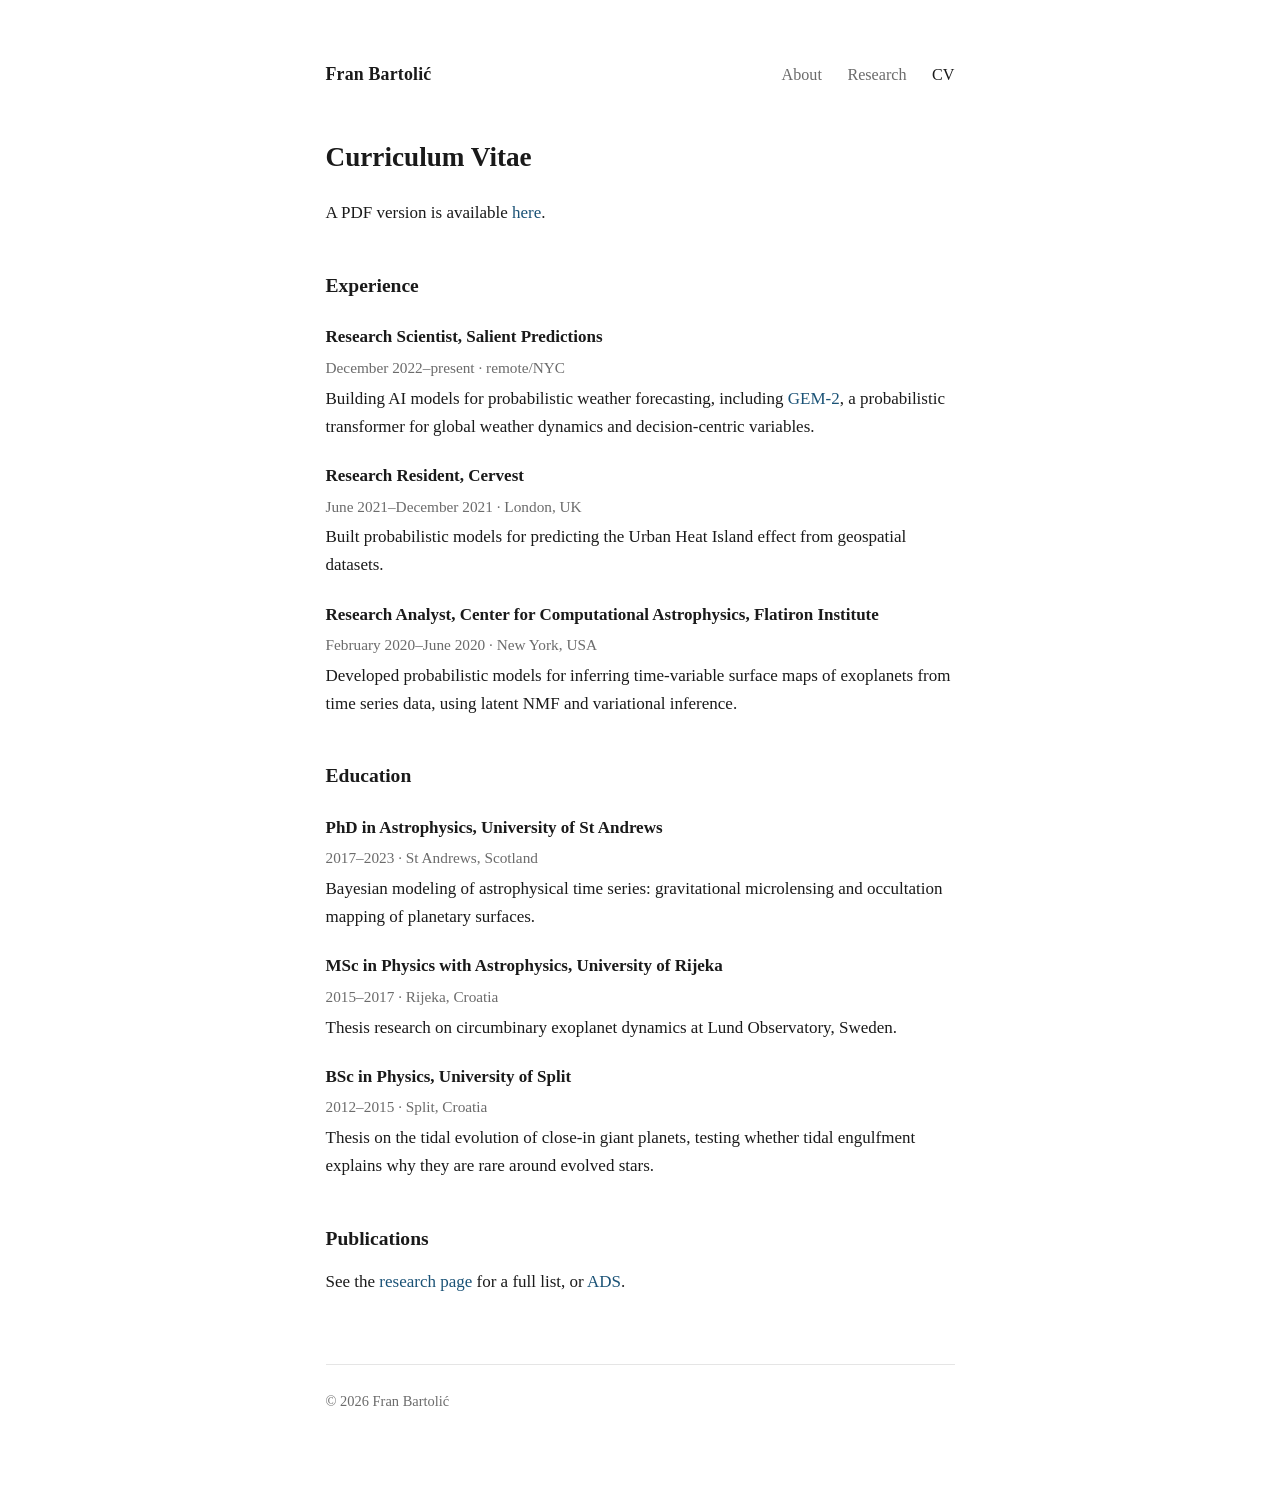
==== cv/index.html @ ae3e8182 "Rebuild personal site as minimal static HTML/CSS Replace the Jekyll academicpages template with a ha" ====
<!DOCTYPE html>
<html lang="en">
<head>
<meta charset="utf-8">
<meta name="viewport" content="width=device-width, initial-scale=1">
<title>CV | Fran Bartolić</title>
<meta name="description" content="Curriculum vitae of Fran Bartolić.">
<link rel="stylesheet" href="../style.css">
</head>
<body>
<header class="site">
  <a class="name" href="../">Fran Bartolić</a>
  <nav>
    <a href="../">About</a>
    <a href="../research/">Research</a>
    <a href="./" aria-current="page">CV</a>
  </nav>
</header>

<main>
<h1>Curriculum Vitae</h1>

<p>A PDF version is available <a href="cv.pdf">here</a>.</p>

<h2>Experience</h2>
<dl class="cv">
  <dt>Research Scientist, Salient Predictions</dt>
  <dd><span class="where">December 2022&ndash;present &middot; remote/NYC</span></dd>
  <dd>Building AI models for probabilistic weather forecasting, including
  <a href="https://arxiv.org/abs/2601.03753">GEM-2</a>, a probabilistic transformer for
  global weather dynamics and decision-centric variables.</dd>

  <dt>Research Resident, Cervest</dt>
  <dd><span class="where">June 2021&ndash;December 2021 &middot; London, UK</span></dd>
  <dd>Built probabilistic models for predicting the Urban Heat Island effect from
  geospatial datasets.</dd>

  <dt>Research Analyst, Center for Computational Astrophysics, Flatiron Institute</dt>
  <dd><span class="where">February 2020&ndash;June 2020 &middot; New York, USA</span></dd>
  <dd>Developed probabilistic models for inferring time-variable surface maps of
  exoplanets from time series data, using latent NMF and variational inference.</dd>
</dl>

<h2>Education</h2>
<dl class="cv">
  <dt>PhD in Astrophysics, University of St Andrews</dt>
  <dd><span class="where">2017&ndash;2023 &middot; St Andrews, Scotland</span></dd>
  <dd>Bayesian modeling of astrophysical time series: gravitational microlensing and
  occultation mapping of planetary surfaces.</dd>

  <dt>MSc in Physics with Astrophysics, University of Rijeka</dt>
  <dd><span class="where">2015&ndash;2017 &middot; Rijeka, Croatia</span></dd>
  <dd>Thesis research on circumbinary exoplanet dynamics at Lund Observatory, Sweden.</dd>

  <dt>BSc in Physics, University of Split</dt>
  <dd><span class="where">2012&ndash;2015 &middot; Split, Croatia</span></dd>
  <dd>Thesis on the tidal evolution of close-in giant planets, testing whether tidal
  engulfment explains why they are rare around evolved stars.</dd>
</dl>

<h2>Publications</h2>
<p>See the <a href="../research/#publications">research page</a> for a full list, or
<a href="https://ui.adsabs.harvard.edu/search/q=author%3A%22Bartoli%C4%87%2C%20F%22">ADS</a>.</p>
</main>

<footer class="site">
  &copy; 2026 Fran Bartolić
</footer>
</body>
</html>
---- style.css ----
:root {
  --bg: #ffffff;
  --text: #1a1a1a;
  --muted: #6b6b6b;
  --link: #1a5276;
  --rule: #e5e5e5;
}

@media (prefers-color-scheme: dark) {
  :root {
    --bg: #16181c;
    --text: #e8e6e3;
    --muted: #9a9a9a;
    --link: #7fb3d5;
    --rule: #2e3238;
  }
}

* {
  box-sizing: border-box;
}

html {
  font-size: 17px;
}

body {
  margin: 0 auto;
  padding: 3.5rem 1.5rem 5rem;
  max-width: 40rem;
  background: var(--bg);
  color: var(--text);
  font-family: Charter, "Bitstream Charter", "Sitka Text", Cambria, Georgia, serif;
  line-height: 1.65;
  -webkit-font-smoothing: antialiased;
}

header.site {
  display: flex;
  align-items: baseline;
  justify-content: space-between;
  flex-wrap: wrap;
  gap: 0.5rem 1.5rem;
  margin-bottom: 3rem;
}

header.site .name {
  font-size: 1.05rem;
  font-weight: 700;
  letter-spacing: 0.01em;
  color: var(--text);
  text-decoration: none;
}

nav a {
  margin-left: 1.25rem;
  color: var(--muted);
  text-decoration: none;
  font-size: 0.95rem;
}

nav a:first-child {
  margin-left: 0;
}

nav a:hover,
nav a[aria-current="page"] {
  color: var(--text);
}

h1 {
  font-size: 1.6rem;
  line-height: 1.25;
  margin: 0 0 1.5rem;
  font-weight: 700;
}

h2 {
  font-size: 1.15rem;
  margin: 2.5rem 0 0.75rem;
  font-weight: 700;
}

p {
  margin: 0 0 1rem;
}

a {
  color: var(--link);
  text-decoration: none;
}

a:hover {
  text-decoration: underline;
}

img.portrait {
  width: 9rem;
  height: 9rem;
  object-fit: cover;
  border-radius: 4px;
  float: right;
  margin: 0.25rem 0 1rem 1.5rem;
}

figure {
  margin: 1.5rem 0;
}

figure img {
  max-width: 100%;
  border-radius: 4px;
}

figcaption {
  font-size: 0.85rem;
  color: var(--muted);
  margin-top: 0.5rem;
}

ul.links {
  list-style: none;
  padding: 0;
  margin: 2rem 0 0;
  display: flex;
  flex-wrap: wrap;
  gap: 0.25rem 1.5rem;
  font-size: 0.95rem;
}

ul.pubs {
  list-style: none;
  padding: 0;
  margin: 0;
}

ul.pubs li {
  margin-bottom: 1.1rem;
  padding-left: 0;
}

ul.pubs .venue {
  color: var(--muted);
  font-size: 0.9rem;
}

dl.cv {
  margin: 0;
}

dl.cv dt {
  font-weight: 700;
  margin-top: 1.25rem;
}

dl.cv dd {
  margin: 0.15rem 0 0;
  color: var(--text);
}

dl.cv dd .where {
  color: var(--muted);
  font-size: 0.9rem;
}

hr {
  border: none;
  border-top: 1px solid var(--rule);
  margin: 2.5rem 0;
}

footer.site {
  margin-top: 4rem;
  padding-top: 1.5rem;
  border-top: 1px solid var(--rule);
  font-size: 0.85rem;
  color: var(--muted);
}

@media (max-width: 480px) {
  img.portrait {
    float: none;
    display: block;
    margin: 0 0 1.5rem;
  }
}
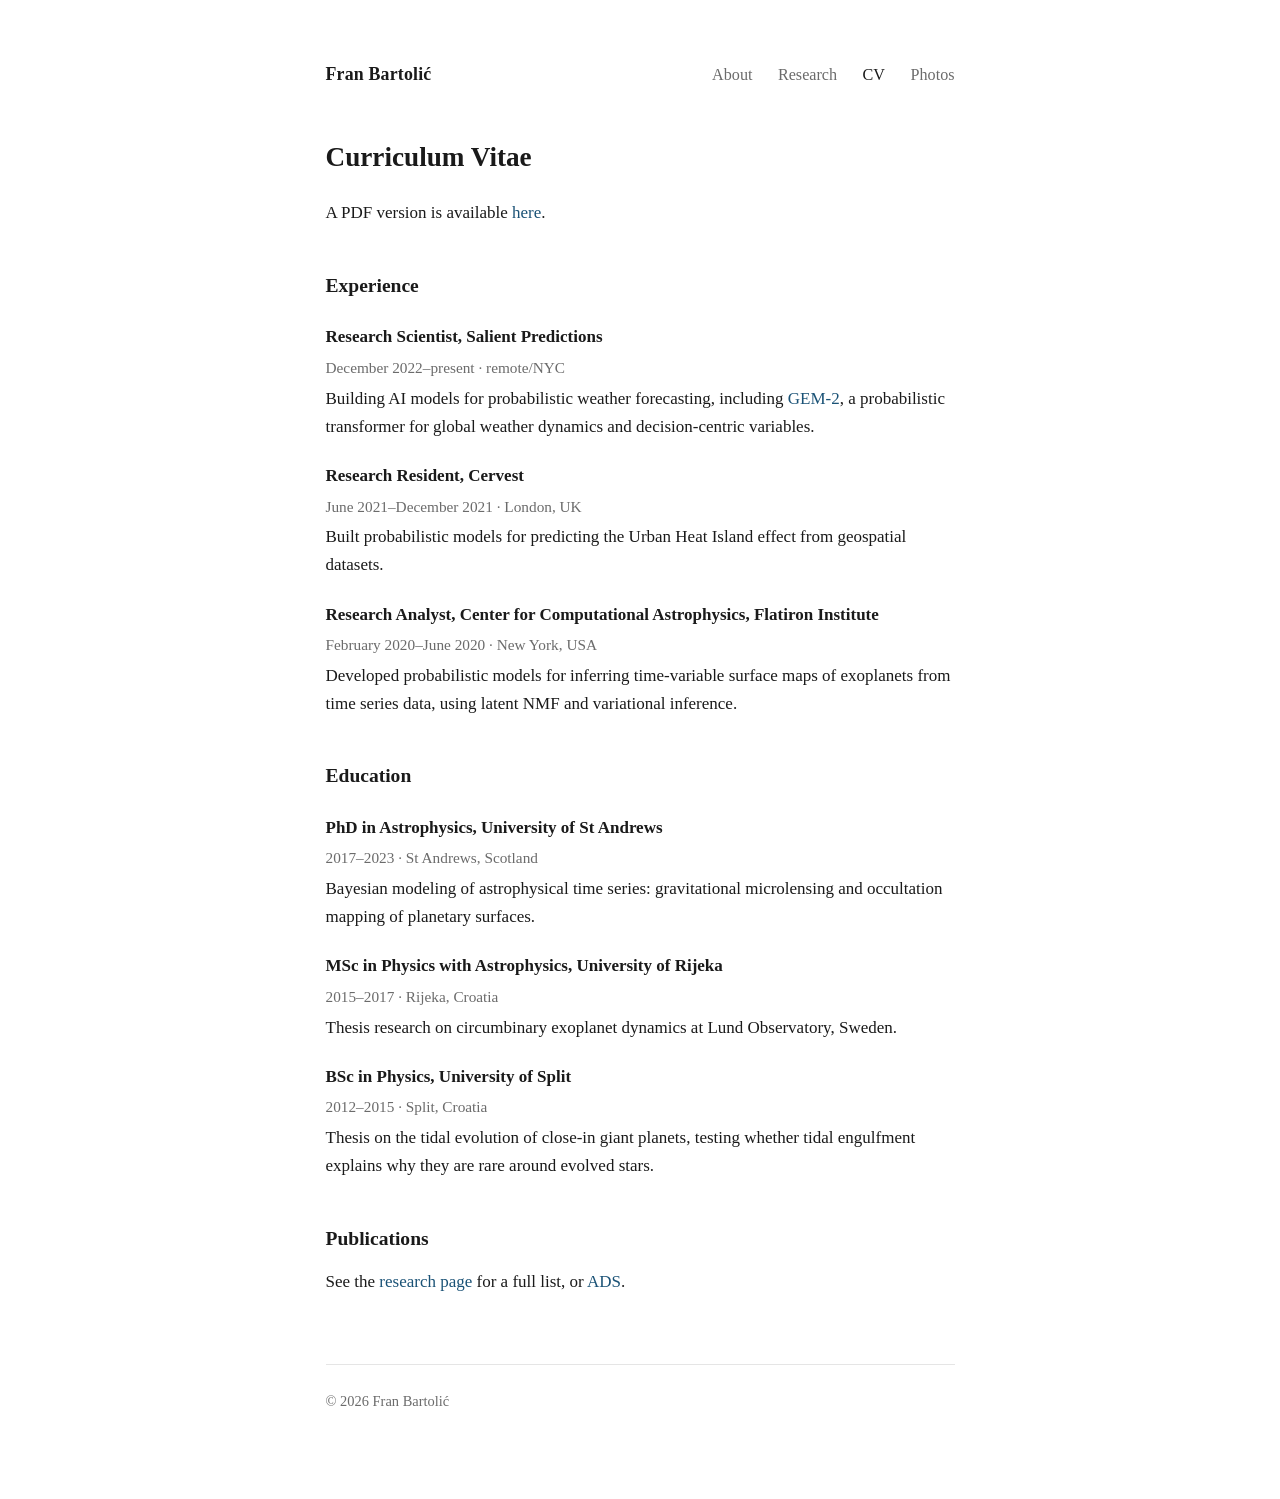
==== commit a3d1380a: "Add Photos gallery Add a Photos page: a masonry grid of 56 photographs with a full-screen lightbox (" ====
--- a/cv/index.html
+++ b/cv/index.html
@@ -14,6 +14,7 @@
     <a href="../">About</a>
     <a href="../research/">Research</a>
     <a href="./" aria-current="page">CV</a>
+    <a href="../photos/">Photos</a>
   </nav>
 </header>
 
--- a/style.css
+++ b/style.css
@@ -184,3 +184,122 @@
     margin: 0 0 1.5rem;
   }
 }
+
+/* Photo gallery */
+.grid {
+  width: min(78rem, calc(100vw - 3rem));
+  position: relative;
+  left: 50%;
+  transform: translateX(-50%);
+  columns: 4 220px;
+  column-gap: 14px;
+}
+
+.grid .shot {
+  display: block;
+  margin: 0 0 14px;
+  break-inside: avoid;
+  line-height: 0;
+}
+
+.grid .shot img {
+  width: 100%;
+  height: auto;
+  display: block;
+  border-radius: 1px;
+  transition: transform 0.2s ease;
+}
+
+.grid .shot:hover img {
+  transform: scale(1.02);
+}
+
+.lightbox {
+  display: none;
+  position: fixed;
+  inset: 0;
+  z-index: 100;
+  background: rgba(0, 0, 0, 0.97);
+  cursor: zoom-out;
+}
+
+.lightbox.on {
+  display: flex;
+  align-items: center;
+  justify-content: center;
+}
+
+.lb-stage {
+  margin: 0;
+  max-width: 92vw;
+  max-height: 92vh;
+  display: flex;
+  flex-direction: column;
+  align-items: center;
+}
+
+.lb-stage img {
+  max-width: 92vw;
+  max-height: 86vh;
+  object-fit: contain;
+  border-radius: 1px;
+  cursor: default;
+}
+
+.lb-stage figcaption {
+  color: #cfcfcf;
+  font-size: 0.85rem;
+  margin-top: 0.75rem;
+  letter-spacing: 0.02em;
+}
+
+.lightbox button {
+  position: absolute;
+  background: none;
+  border: none;
+  color: #fff;
+  opacity: 0.7;
+  cursor: pointer;
+  font-family: inherit;
+  line-height: 1;
+  padding: 0.5rem;
+}
+
+.lightbox button:hover {
+  opacity: 1;
+}
+
+.lb-close {
+  top: 0.5rem;
+  right: 1rem;
+  font-size: 2.5rem;
+}
+
+.lb-prev,
+.lb-next {
+  top: 50%;
+  transform: translateY(-50%);
+  font-size: 3.5rem;
+}
+
+.lb-prev {
+  left: 0.5rem;
+}
+
+.lb-next {
+  right: 0.5rem;
+}
+
+@media (max-width: 600px) {
+  .grid {
+    columns: 2 140px;
+    column-gap: 8px;
+  }
+  .grid .shot {
+    margin-bottom: 8px;
+  }
+  .lb-prev,
+  .lb-next {
+    font-size: 2.5rem;
+  }
+}
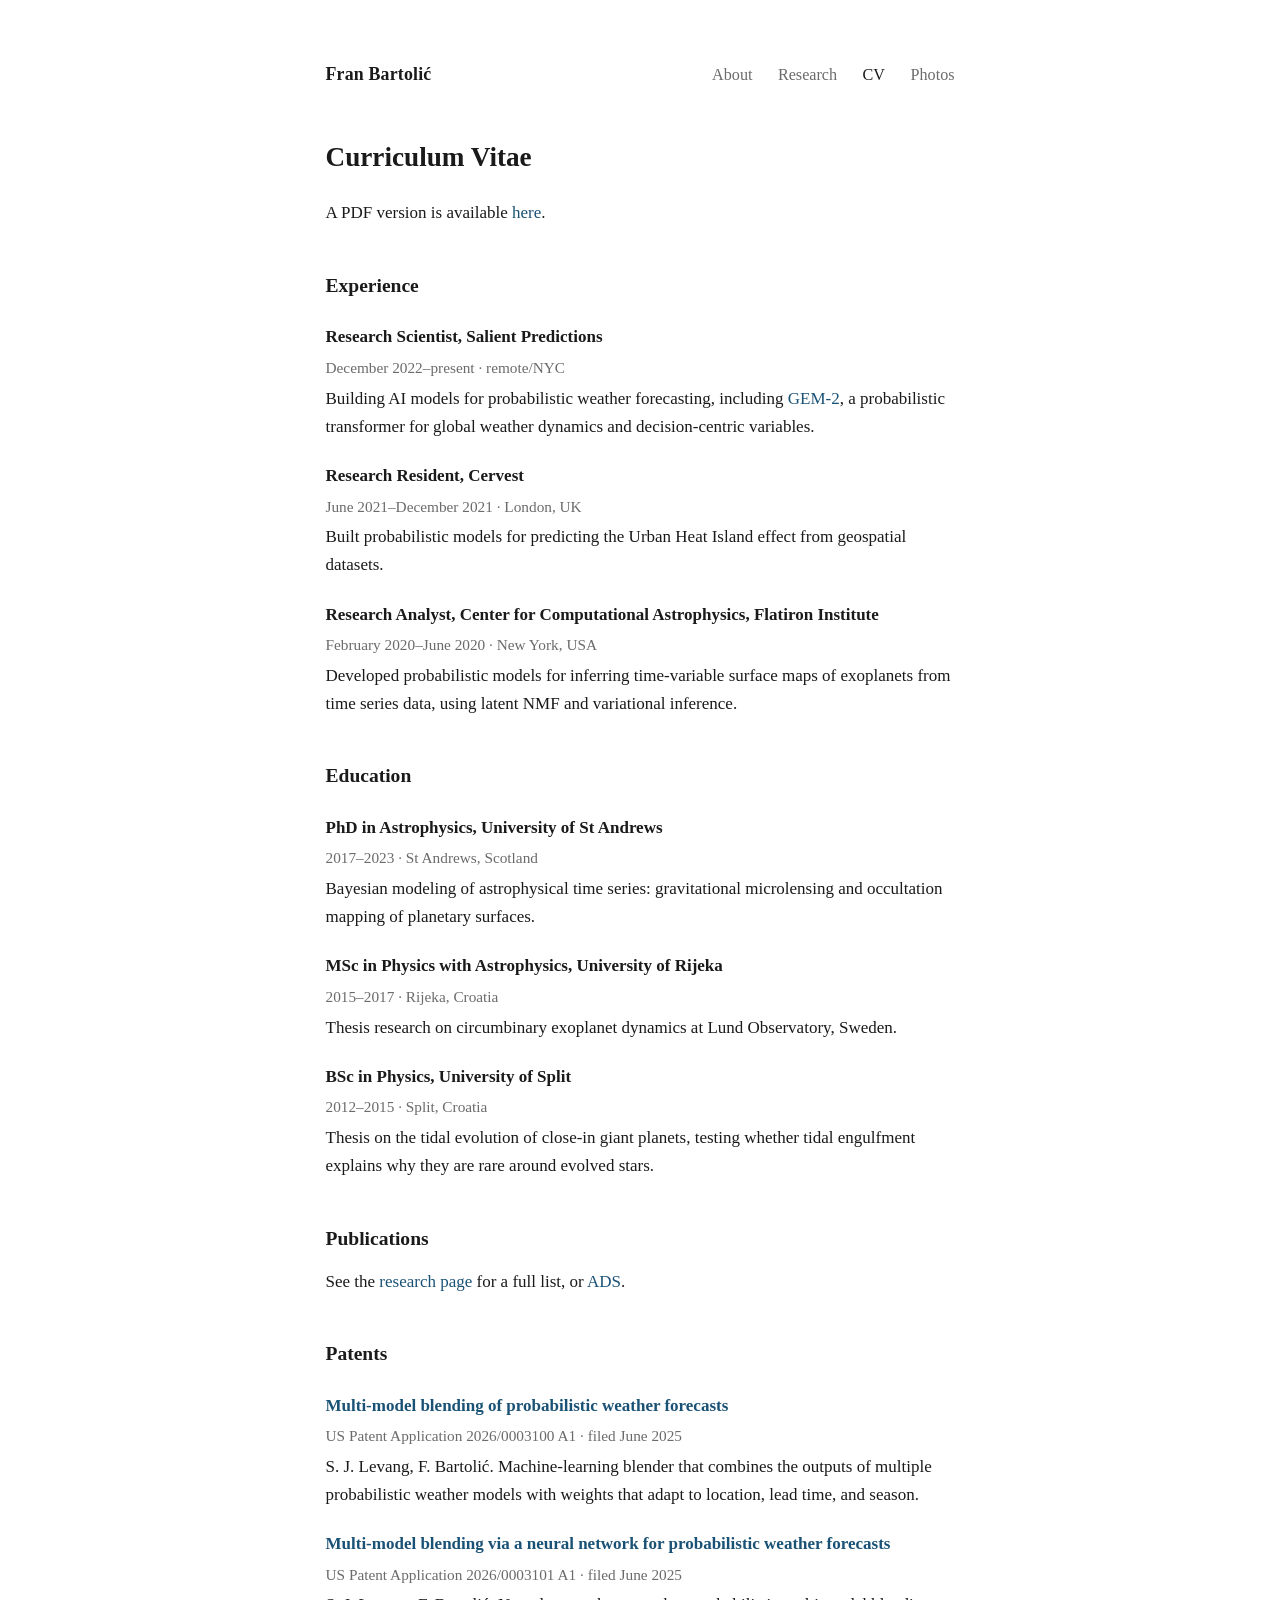
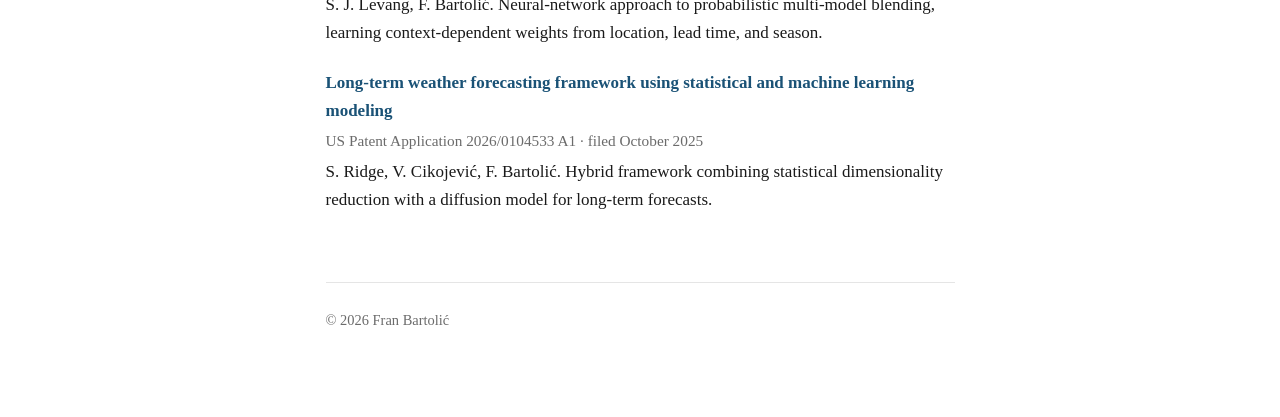
==== commit 6dc50abf: "Add Patents section to CV List three published US patent applications on the CV page, the LaTeX sour" ====
--- a/cv/index.html
+++ b/cv/index.html
@@ -62,6 +62,25 @@
 <h2>Publications</h2>
 <p>See the <a href="../research/#publications">research page</a> for a full list, or
 <a href="https://ui.adsabs.harvard.edu/search/q=author%3A%22Bartoli%C4%87%2C%20F%22">ADS</a>.</p>
+
+<h2>Patents</h2>
+<dl class="cv">
+  <dt><a href="https://patents.justia.com/patent/20260003100">Multi-model blending of probabilistic weather forecasts</a></dt>
+  <dd><span class="where">US Patent Application 2026/0003100 A1 &middot; filed June 2025</span></dd>
+  <dd>S. J. Levang, F. Bartolić. Machine-learning blender that combines the outputs of
+  multiple probabilistic weather models with weights that adapt to location, lead time,
+  and season.</dd>
+
+  <dt><a href="https://patents.justia.com/patent/20260003101">Multi-model blending via a neural network for probabilistic weather forecasts</a></dt>
+  <dd><span class="where">US Patent Application 2026/0003101 A1 &middot; filed June 2025</span></dd>
+  <dd>S. J. Levang, F. Bartolić. Neural-network approach to probabilistic multi-model
+  blending, learning context-dependent weights from location, lead time, and season.</dd>
+
+  <dt><a href="https://patents.justia.com/patent/20260104533">Long-term weather forecasting framework using statistical and machine learning modeling</a></dt>
+  <dd><span class="where">US Patent Application 2026/0104533 A1 &middot; filed October 2025</span></dd>
+  <dd>S. Ridge, V. Cikojević, F. Bartolić. Hybrid framework combining statistical
+  dimensionality reduction with a diffusion model for long-term forecasts.</dd>
+</dl>
 </main>
 
 <footer class="site">
--- a/style.css
+++ b/style.css
@@ -179,9 +179,9 @@
 
 @media (max-width: 480px) {
   img.portrait {
-    float: none;
-    display: block;
-    margin: 0 0 1.5rem;
+    width: 6.5rem;
+    height: 6.5rem;
+    margin: 0.25rem 0 0.75rem 1rem;
   }
 }
 
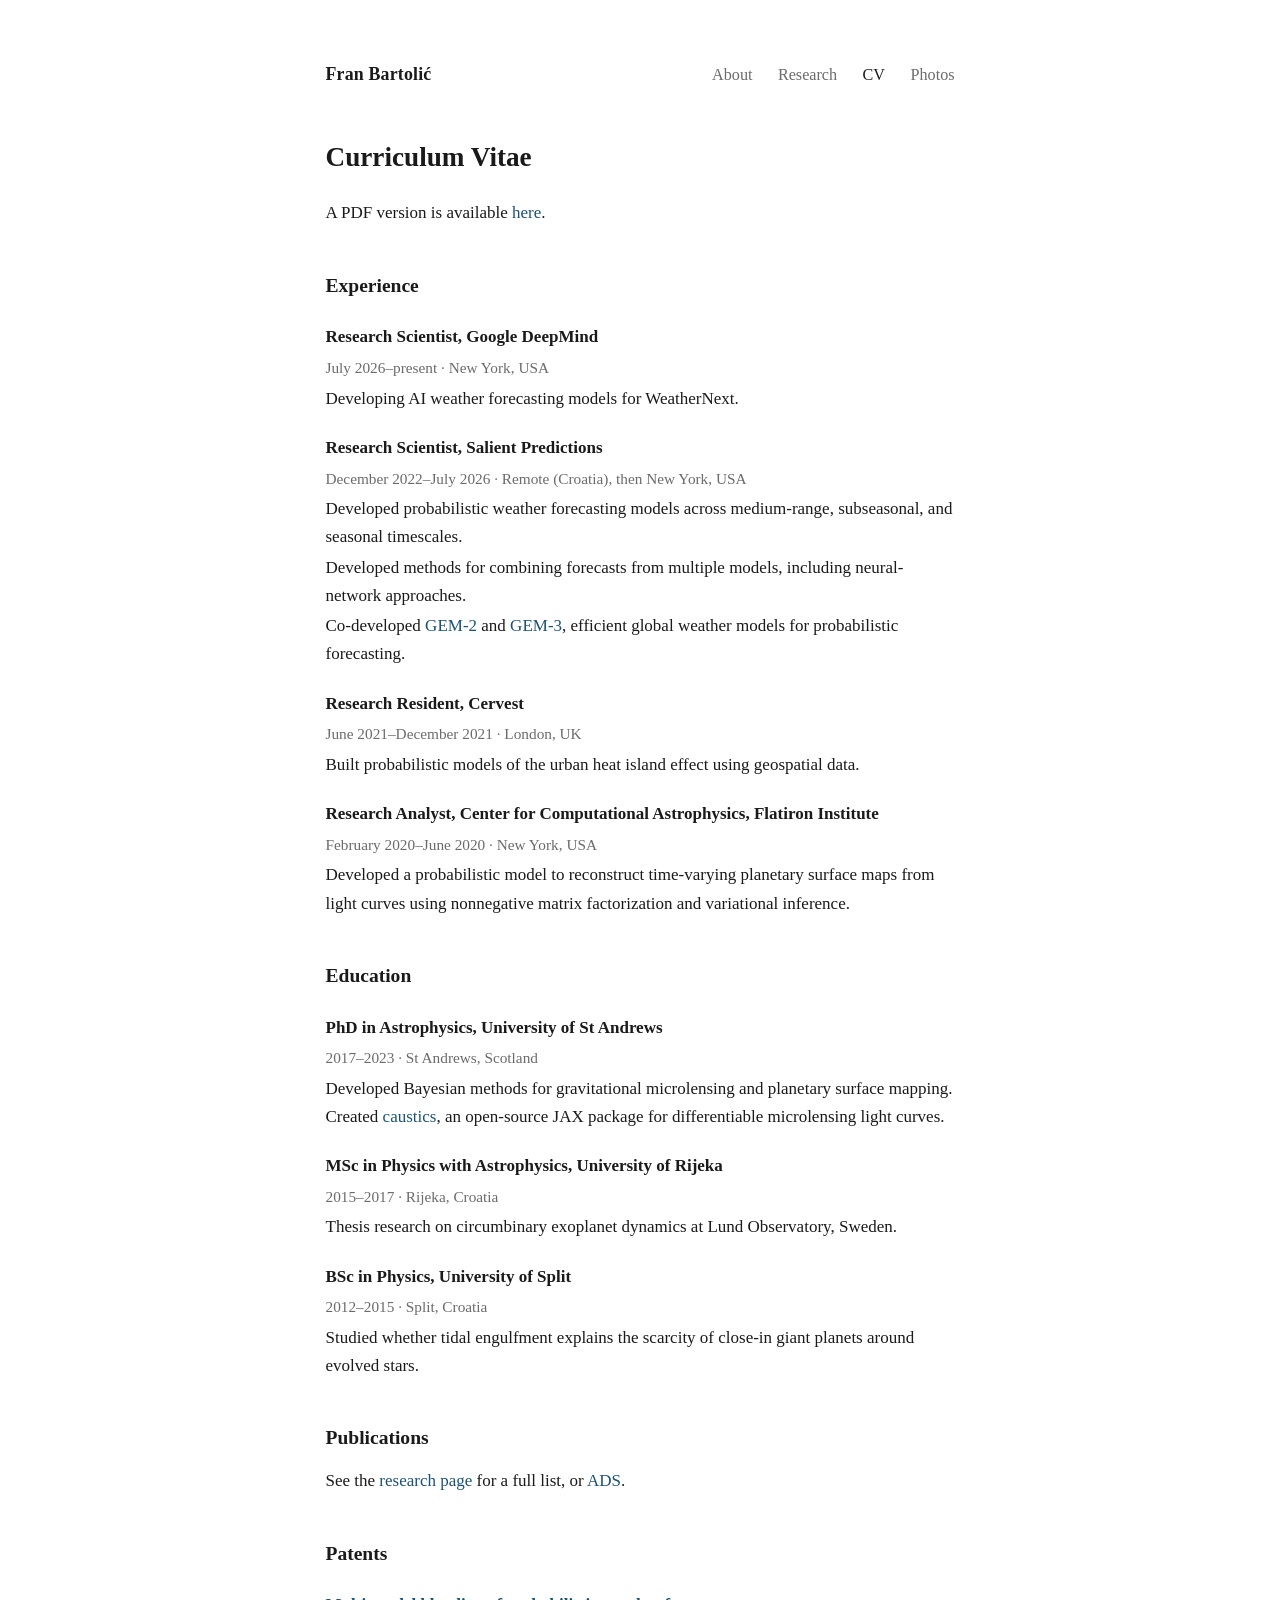
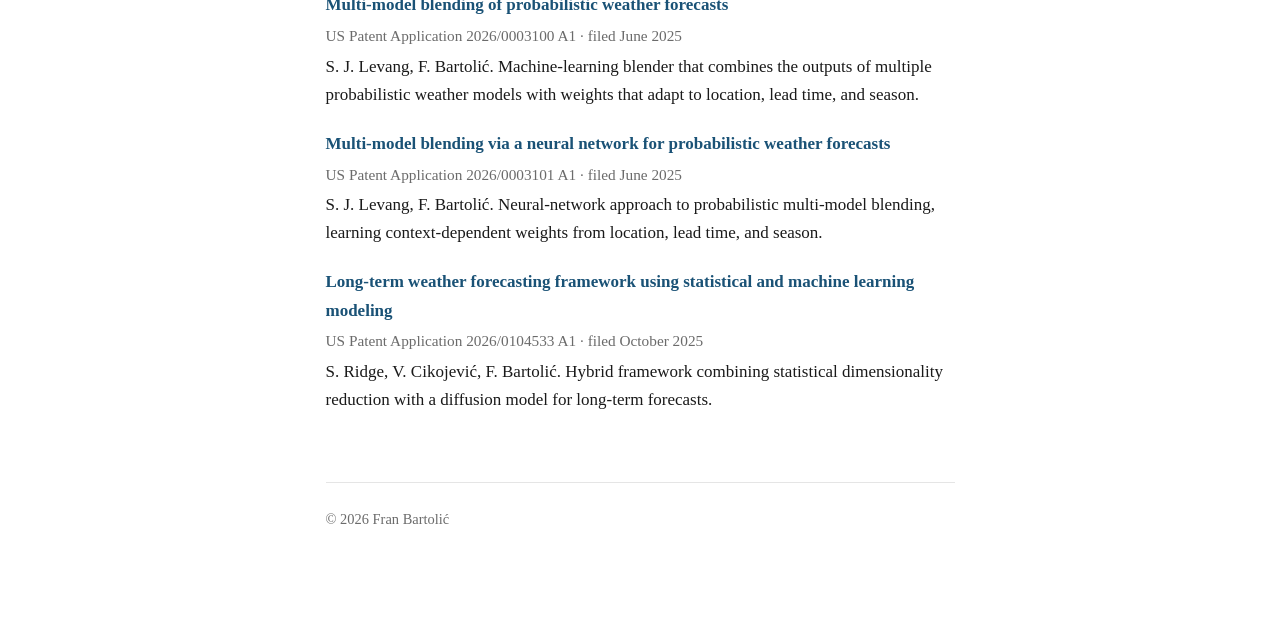
==== commit 9573a755: "Update research role, publications, and CV design" ====
--- a/cv/index.html
+++ b/cv/index.html
@@ -25,29 +25,37 @@
 
 <h2>Experience</h2>
 <dl class="cv">
+  <dt>Research Scientist, Google DeepMind</dt>
+  <dd><span class="where">July 2026&ndash;present &middot; New York, USA</span></dd>
+  <dd>Developing AI weather forecasting models for WeatherNext.</dd>
+
   <dt>Research Scientist, Salient Predictions</dt>
-  <dd><span class="where">December 2022&ndash;present &middot; remote/NYC</span></dd>
-  <dd>Building AI models for probabilistic weather forecasting, including
-  <a href="https://arxiv.org/abs/2601.03753">GEM-2</a>, a probabilistic transformer for
-  global weather dynamics and decision-centric variables.</dd>
+  <dd><span class="where">December 2022&ndash;July 2026 &middot; Remote (Croatia), then New York, USA</span></dd>
+  <dd>Developed probabilistic weather forecasting models across medium-range,
+  subseasonal, and seasonal timescales.</dd>
+  <dd>Developed methods for combining forecasts from multiple models, including
+  neural-network approaches.</dd>
+  <dd>Co-developed <a href="https://arxiv.org/abs/2601.03753">GEM-2</a> and
+  <a href="https://arxiv.org/abs/2608.06241">GEM-3</a>, efficient global weather models
+  for probabilistic forecasting.</dd>
 
   <dt>Research Resident, Cervest</dt>
   <dd><span class="where">June 2021&ndash;December 2021 &middot; London, UK</span></dd>
-  <dd>Built probabilistic models for predicting the Urban Heat Island effect from
-  geospatial datasets.</dd>
+  <dd>Built probabilistic models of the urban heat island effect using geospatial data.</dd>
 
   <dt>Research Analyst, Center for Computational Astrophysics, Flatiron Institute</dt>
   <dd><span class="where">February 2020&ndash;June 2020 &middot; New York, USA</span></dd>
-  <dd>Developed probabilistic models for inferring time-variable surface maps of
-  exoplanets from time series data, using latent NMF and variational inference.</dd>
+  <dd>Developed a probabilistic model to reconstruct time-varying planetary surface maps
+  from light curves using nonnegative matrix factorization and variational inference.</dd>
 </dl>
 
 <h2>Education</h2>
 <dl class="cv">
   <dt>PhD in Astrophysics, University of St Andrews</dt>
   <dd><span class="where">2017&ndash;2023 &middot; St Andrews, Scotland</span></dd>
-  <dd>Bayesian modeling of astrophysical time series: gravitational microlensing and
-  occultation mapping of planetary surfaces.</dd>
+  <dd>Developed Bayesian methods for gravitational microlensing and planetary surface mapping.
+  Created <a href="https://github.com/fbartolic/caustics">caustics</a>, an open-source JAX
+  package for differentiable microlensing light curves.</dd>
 
   <dt>MSc in Physics with Astrophysics, University of Rijeka</dt>
   <dd><span class="where">2015&ndash;2017 &middot; Rijeka, Croatia</span></dd>
@@ -55,8 +63,8 @@
 
   <dt>BSc in Physics, University of Split</dt>
   <dd><span class="where">2012&ndash;2015 &middot; Split, Croatia</span></dd>
-  <dd>Thesis on the tidal evolution of close-in giant planets, testing whether tidal
-  engulfment explains why they are rare around evolved stars.</dd>
+  <dd>Studied whether tidal engulfment explains the scarcity of close-in giant planets
+  around evolved stars.</dd>
 </dl>
 
 <h2>Publications</h2>
